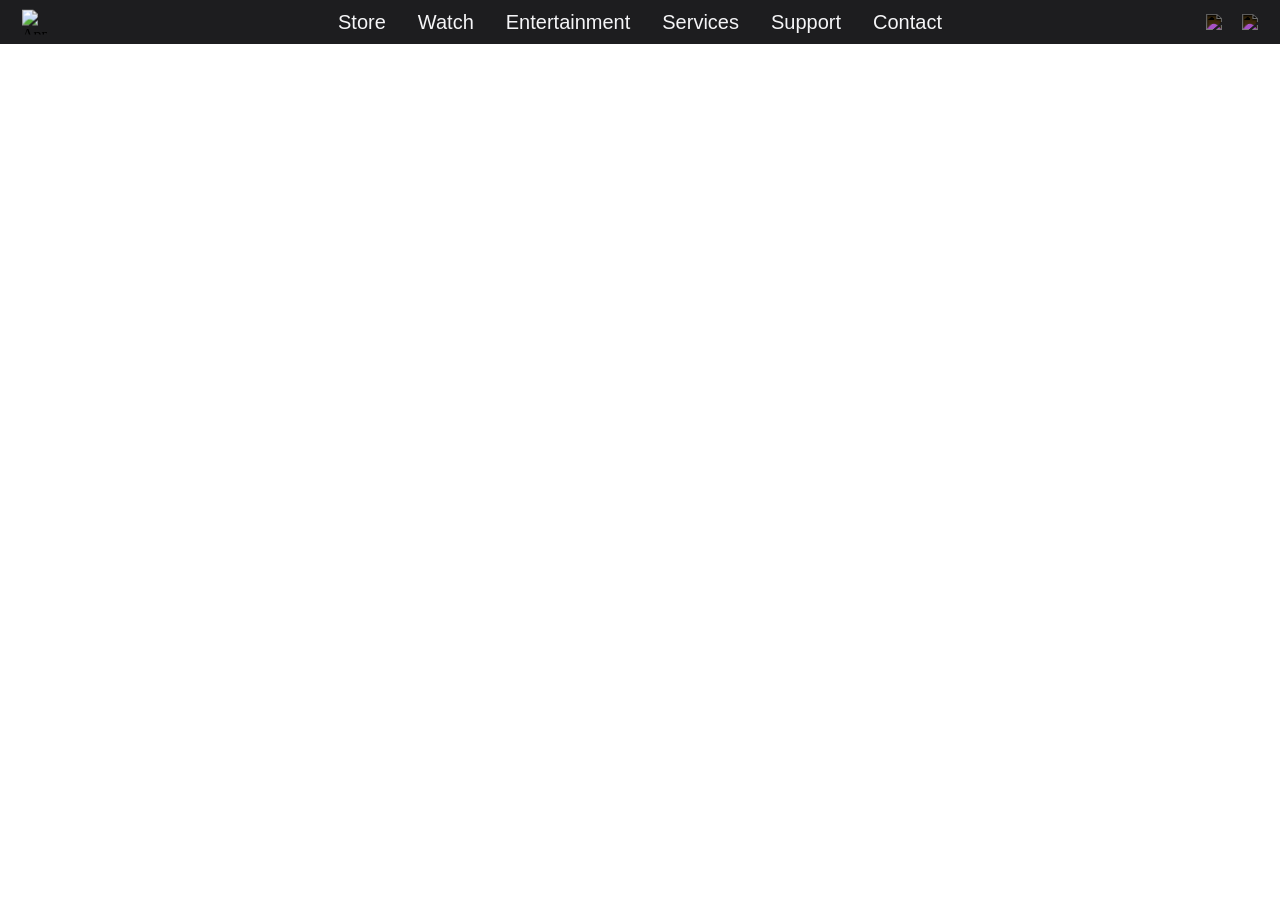
==== nav.html @ 89a0f4a9 "Add files via upload" ====
<!DOCTYPE html>
<html lang="en">
<head>
    <meta charset="UTF-8">
    <meta name="viewport" content="width=device-width, initial-scale=1.0">
    <title>Navigation</title>
    <link rel="stylesheet" href="nav.css">
</head>
<body>
    
       <header>
        <nav>
            <img src="./download.jpg" alt="Apple Logo" class="logo">
            <a href="store.html">Store</a>    
            <a href="watch.html">Watch</a>
            <a href="entertainment.html">Entertainment</a>
            <a href="services.html">Services</a>
            <a href="support.html">Support</a>
            <a href="contact.html">Contact</a>
            <div class="icons">
            <a href="search.html"> <img src="./searchicon.png" alt="search"></a>
            <a href="cart.html"> <img src="./carticon.png" alt="cart"></a>

           
            </div>
            
        </nav>
        </header>

       
    
</body>
</html>
---- nav.css ----
*{
  margin:0;
  padding:0;
  box-sizing:border-box;
}

header{
  background:#1d1d1f;
}

nav{
  background:#1d1d1f;
  height:44px;
  display:flex;
  align-items:center;
  justify-content:center; 
  gap:32px;
  position:relative;
  padding:0 22px;
}

nav > img{
  position:absolute;
  left:22px;
  top:50%;
  transform:translateY(-50%);
  width: 25px;
  height:25px;
  cursor:pointer;
}


nav > a{
  color:#f5f5f7;
  text-decoration:none;
  font-size:20px;
  font-weight:40px;
    font-family:sans-serif;
  white-space:nowrap;
}


nav > a:hover{
  color: #4f4fb3;
}


div.icons{
  position:absolute;
  right:22px;
  top:50%;
  transform:translateY(-50%);
  display:flex;
  align-items:center;
  gap:20px;
}

div.icons a{
  display:flex;
  align-items:center;
}

div.icons img{
  width:16px;
  height:16px;
  display:block;
  filter:invert(1); 
  opacity:1;
}

div.icons img:hover{
 background-color: rgb(135, 11, 184);
}
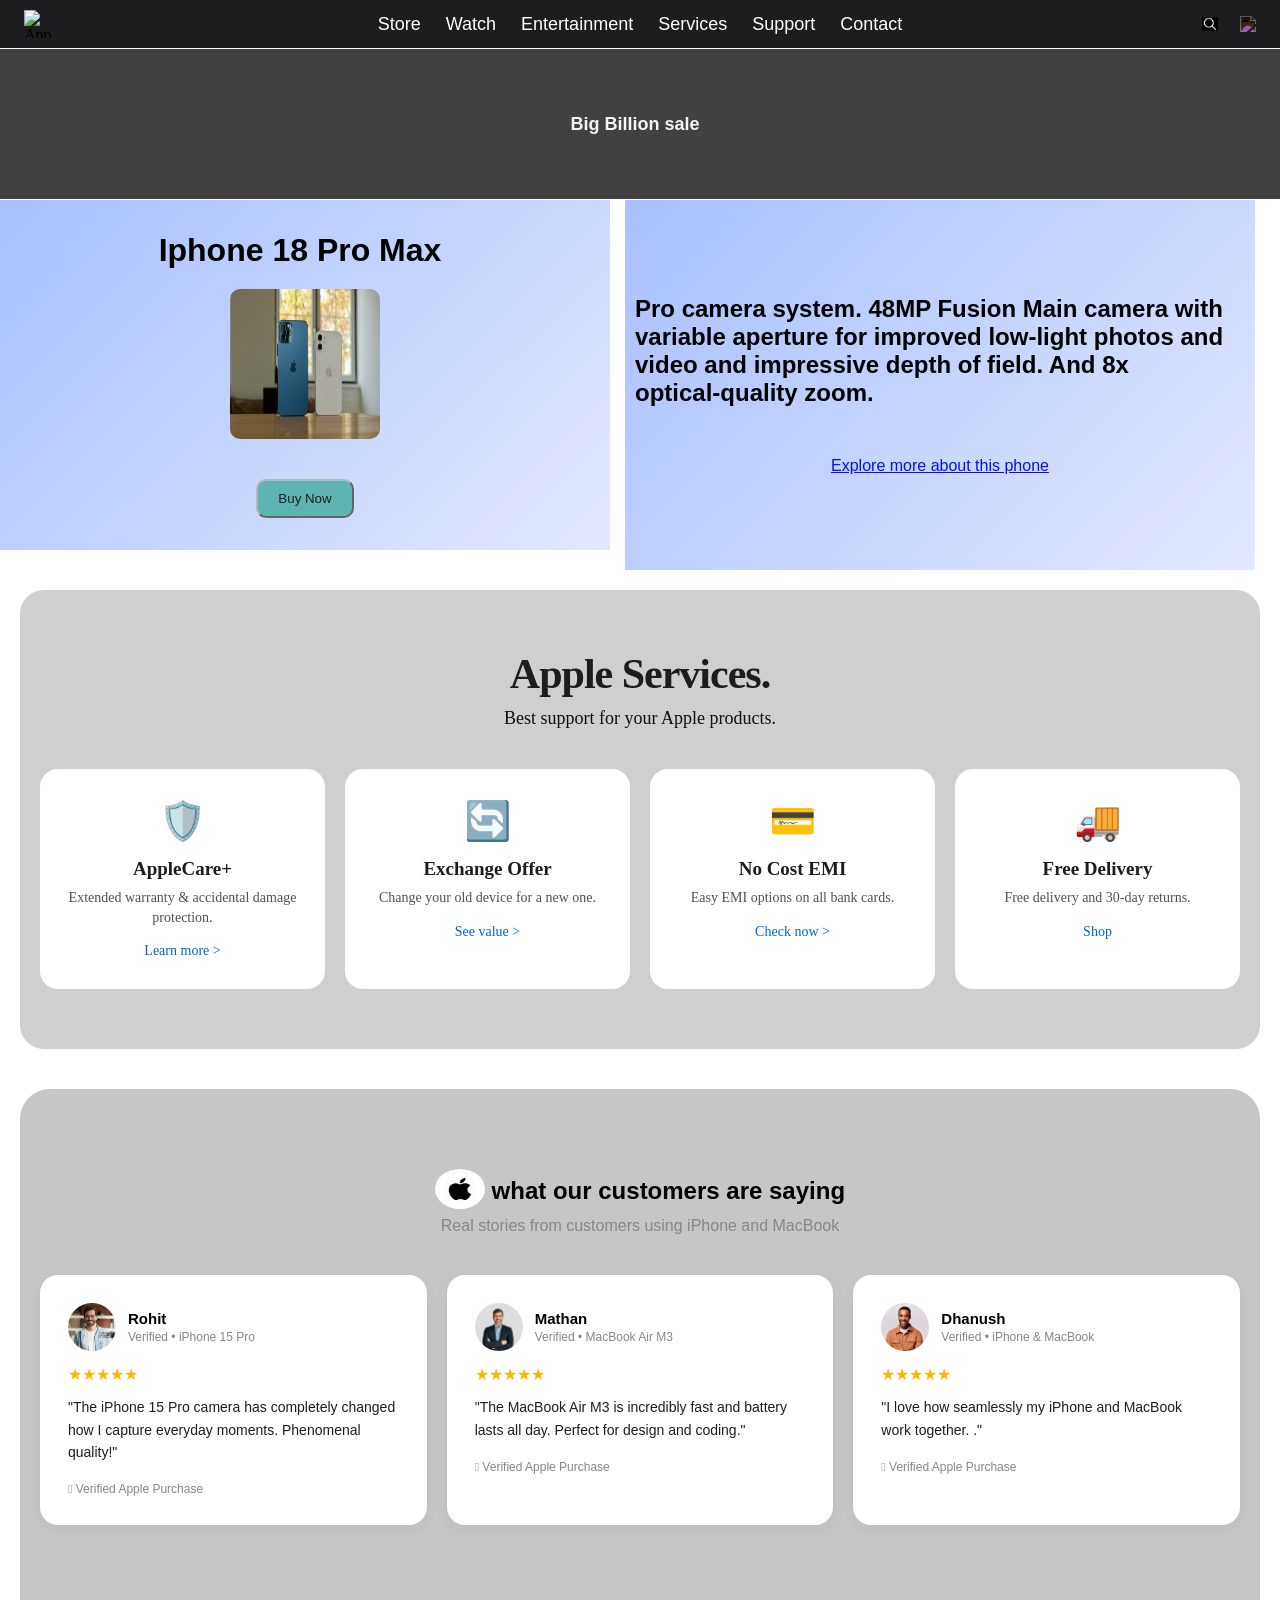
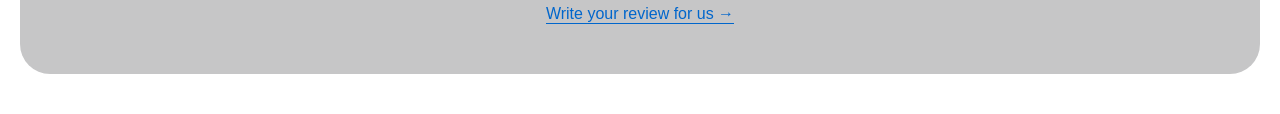
==== commit f7c6c995: "Add files via upload" ====
--- a/nav.html
+++ b/nav.html
@@ -10,7 +10,7 @@
     
        <header>
         <nav>
-            <img src="./download.jpg" alt="Apple Logo" class="logo">
+            <img src="./download.jpg" alt="AppleLogo" class="logo">
             <a href="store.html">Store</a>    
             <a href="watch.html">Watch</a>
             <a href="entertainment.html">Entertainment</a>
@@ -18,16 +18,92 @@
             <a href="support.html">Support</a>
             <a href="contact.html">Contact</a>
             <div class="icons">
-            <a href="search.html"> <img src="./searchicon.png" alt="search"></a>
-            <a href="cart.html"> <img src="./carticon.png" alt="cart"></a>
+            <a href="search.html"> <img src="./searchicon.png" alt="search" class="ic"></a>
+            <a href="cart.html"> <img src="./carticon.png" alt="cart" class="ic"></a>
 
+            </div>
            
-            </div>
             
         </nav>
         </header>
+         <banner class="ban">
+              <div class="parent">
+               <div class="top"><h1>Big Billion sale</h1></div>
+               <div class="bottom">
+               <div class="child">
+                <h1>Iphone 18 Pro Max</h1>
+    
+                <img src="./iphone.jpg" alt="iphone" class="img">
+                 <button id="buy-now">Buy Now</button>
+                
+            </div>
+               <div class="child" id="child2">
+               
+                <h2>Pro camera system. 48MP Fusion Main camera with variable aperture for improved low-light photos and video and impressive depth of field. And 8x optical‑quality zoom.</h2>
+               <a href="">Explore more about this phone</a>
+            </div>
+               </div>
+               </div>
+            </banner>
 
        
+       <section class="services">   
+  <h2>Apple Services.</h2>
+  <p class="sub">Best support for your Apple products.</p>
+
+  <div class="grid">
+    <div class="card">
+      <div class="icon">🛡️</div>
+      <h3>AppleCare+</h3>
+      <p>Extended warranty & accidental damage protection.</p>
+      <a href="#">Learn more ></a>
+    </div>
+    <div class="card">
+      <div class="icon">🔄</div>
+      <h3>Exchange Offer</h3>
+      <p>Change your old device for a new one.</p>
+      <a href="#">See value ></a>
+    </div>
+    <div class="card">
+      <div class="icon">💳</div>
+      <h3>No Cost EMI</h3>
+      <p>Easy EMI options on all bank cards.</p>
+      <a href="#">Check now ></a>
+    </div>
+    <div class="card">
+      <div class="icon">🚚</div>
+      <h3>Free Delivery</h3>
+      <p>Free delivery and 30-day returns.</p>
+      <a href="#">Shop </a>
+    </div>
+  </div>
+</section>
+<section class="testimonial">
+  <h2 class="applelogo"> <img src="./applelogo.jpg" alt="applelogo" style="width: 50px;height: 40px;"> what our customers are saying</h2>
+  <p>Real stories from customers using iPhone and MacBook</p>
+
+  <div class="t-grid">
+    <div class="t-card">
+      <div class="user"><img src="./peerson1.jpg"><div><b>Rohit</b><span>Verified • iPhone 15 Pro</span></div></div>
+      <div class="stars">★★★★★</div>
+      <p>"The iPhone 15 Pro camera has completely changed how I capture everyday moments. Phenomenal quality!"</p>
+      <span class="verify"> Verified Apple Purchase</span>
+    </div>
+    <div class="t-card">
+      <div class="user"><img src="./person2.jpg"><div><b>Mathan</b><span>Verified • MacBook Air M3</span></div></div>
+      <div class="stars">★★★★★</div>
+      <p>"The MacBook Air M3 is incredibly fast and battery lasts all day. Perfect for design and coding."</p>
+      <span class="verify"> Verified Apple Purchase</span>
+    </div>
+    <div class="t-card">
+      <div class="user"><img src="person3.jpg"><div><b>Dhanush</b><span>Verified • iPhone & MacBook</span></div></div>
+      <div class="stars">★★★★★</div>
+      <p>"I love how seamlessly my iPhone and MacBook work together. ."</p>
+      <span class="verify"> Verified Apple Purchase</span>
+    </div>
+  </div>
+  <a class="more" href="#">Write your review for us →</a>
+</section>
     
 </body>
 </html>
--- a/nav.css
+++ b/nav.css
@@ -3,73 +3,378 @@
 *{
   margin:0;
   padding:0;
-  box-sizing:border-box;
-}
-
-header{
-  background:#1d1d1f;
-}
-
-nav{
-  background:#1d1d1f;
-  height:44px;
+ 
+}
+
+
+nav {
+  position: relative;
+  display: flex;
+  align-items: center;
+  justify-content: center;
+  gap: 25px;
+  width: 100%;
+  min-height: 48px;
+  padding: 0 90px;
+  box-sizing: border-box;
+  background: #1d1d1f;
+}
+
+nav > .logo {
+  position: absolute;
+  left: 24px;
+  width: 28px;
+  height: 28px;
+  cursor: pointer;
+}
+
+nav > a {
+  display: flex;
+  align-items: center;
+  min-height: 48px;
+  margin: 0;
+  padding: 0;
+   color: #ffffff;
+  font-family: sans-serif;
+  font-size: large;
+  font-weight: 100;
+ text-decoration: none;
+  white-space: nowrap;
+  transition: color 160ms ease;
+}
+
+nav > a:hover,
+nav > a:focus-visible {
+   text-decoration: underline;
+     color: #1616cc;
+}
+
+
+nav .icons {
+  position: absolute;
+  right: 24px;
+  display: flex;
+  align-items: center;
+  gap: 22px;
+}
+
+nav .icons a {
+  display: flex;
+  align-items: center;
+  margin: 0;
+  padding: 0;
+}
+
+nav .icons img {
+  display: block;
+  width: 16px;
+  height: 16px;
+  object-fit: contain;
+  filter: invert(1);
+}
+
+div,.ic:hover{
+  opacity: 3;
+  
+}
+
+@media (max-width: 760px) {
+  nav {
+    min-height: 88px;
+    flex-wrap: wrap;
+    gap: 0 16px;
+    padding: 48px 16px 8px;
+  }
+
+  nav > .logo {
+    top: 12px;
+    left: 16px;
+  }
+
+  nav > a {
+    min-height: 32px;
+    font-size: 12px;
+  }
+
+  nav .icons {
+    top: 16px;
+    right: 16px;
+  }
+}
+
+/* .parent
+{
+  height: 250px;
+  width: 100%;
+  display: flex;
+  flex-direction: column;
+  padding: 20px;
+  background: hsl(0, 53%, 45%);
+
+} */
+
+.top
+{margin-top: 1px;
+  background-color: #414144;
+  height: 150px;
+  width: 100%;
+  display: flex;
+  align-items: center;
+  justify-content: center;
+}
+.top h1
+{
+  color: #f5f5f7;
+  font-family: sans-serif;
+  font-weight: 40px;
+  font-size: large;
+  margin-right: 10px;
+  animation-direction: normal;
+}
+
+.bottom
+{
+  display: flex;
+  gap: 0;
+}
+
+.child
+{
+   display: flex;
+   flex-direction: column;
+ background: linear-gradient(135deg, #a8c0ff 0%, #e2e8ff 100%);
+  height: 350px;
+  width: 55%;
+  margin-top: 1px;
+  margin-right: 15px;
+  display: flex;
+  gap:0;
+  align-items: center;
+  justify-content: center;
+  color: #f5f5f7;
+
+}
+.marquee-text h2{
+  font-size:16px;
+  font-weight:400;
+  letter-spacing:1px;
+  animation: scrollText 12s linear infinite;
+  padding-left:100%; 
+}
+
+
+.bottom ,h1
+{
+  display: flex;
+ text-align:start ;
+  color: #000000;
+  font-family: sans-serif;
+  font-weight: 30px;
+  margin-right: 10px;
+}
+#child2
+{
+  color:#000000;
+  padding: 10px;
+  
+}
+  
+#buy-now{
+  background-color: #5db4b0;
+  color: hwb(240 12% 87%);
+  font-family: sans-serif;
+  font-weight: 30px;
+  border-color: #b6b6bd;
+  border-radius: 10px;
+  box-shadow: #8484d6;
+  padding: 10px 20px;
+  cursor: pointer;
+  margin-top: 40px;
+  
+}
+ #buy-now:hover{
+  background-color: #07a8a0;
+ }
+
+ #buy-now:active
+ {
+  transform-box: view-box;
+ }
+  a
+ {
+color: #0413eb;
+  padding-top: 50px;
+ }
+  
+
+.child{
+  animation: slideUp 0.8s ease;
+}
+.child{
+  transition: transform 0.3s ease;
+}
+
+
+.child:hover{
+  transform: scale(1.02);
+}
+.bottom .child:nth-child(1){
+  animation-delay: 0.1s;
+}
+.bottom .child:nth-child(2){
+  animation-delay: 0.3s;
+}
+ .child img
+ {
+  display: flex;
+  justify-content: center;
+  height: 150px;
+  width: 150px;
+  margin-top: 20px;
+  color: #f5f5f7;
+  font-family: sans-serif;
+  font-weight: 30px;
+  background-repeat: no-repeat;
+  background-color: #4e4e4e;
+  border-color: #b6b6bd;
+  border-radius: 10px;
+  box-shadow: #9999cc;
+  transition: 0.2s;
+ }
+
+  .img:active{
+    height: 150px;
+  width: 150px;
+  transform: scale(1.7);
+  }
+ 
+ .child h1:hover{
+  transform: scale3d(0.6);
+}
+
+.services
+ {
+  max-width: 1200px;
+  margin: 20px auto;
+  padding: 60px 20px;
+  background: #cfcfd1;
+  border-radius: 24px;
+  text-align: center;
+}
+.services h2 
+{ 
+  font-size: 42px;
+   font-weight: 700; 
+   color: #1d1d1f;
+    letter-spacing: -1px; 
+  }
+.services .sub 
+{ font-size: 18px; 
+  color: #0f0f0f;
+   margin: 10px 0 40px; 
+  }
+
+.grid {
+  display: grid;
+  grid-template-columns: repeat(4, 1fr);
+  gap: 20px;
+}
+.card {
+  background: #fff;
+  border-radius: 18px;
+  padding: 30px 20px;
+  transition: 0.3s;
+}
+.card:hover
+ { transform: translateY(-6px);
+   box-shadow: 0 10px 30px rgba(0,0,0,0.08);
+   }
+.card .icon 
+{ font-size: 38px; 
+  margin-bottom: 15px; 
+}
+.card h3
+ { font-size: 19px;
+   margin-bottom:  8px; 
+ 
+  color: #1d1d1f;
+ }
+.card p 
+{ font-size: 14px;
+  color: #515154;
+   line-height: 1.4;
+    margin-bottom: 14px;
+   }
+.card a 
+{ 
+  color: #06c;
+   text-decoration: none;
+    font-size: 14px;
+   }
+
+   .testimonial
+   {
+    max-width:1200px;
+    margin:40px auto;
+    padding:50px 20px;
+    background:#c6c6c7;
+    border-radius:30px;
+    text-align:center;
+    font-family:-apple-system,sans-serif
+  }
+.applelogo  img
+{
+ margin-top:30px;
+ border-radius:50%;
+  
+ 
+}
+
+.testimonial h2 img
+{
+  font-size:38px;
+  font-weight:700;
+  letter-spacing:-1px;
+  margin-bottom:-10px;
+}
+.testimonial>p
+{
+  color:#86868b;
+  margin:12px 0 40px
+}
+.t-grid{display:grid;
+  grid-template-columns:repeat(auto-fit,minmax(280px,1fr));
+  gap:20px;
+  text-align:left
+}
+.t-card
+{background:#fff;
+  padding:28px;
+  border-radius:18px;
+  box-shadow:0 4px 16px rgba(0,0,0,.05
+  )}
+.user
+{
   display:flex;
   align-items:center;
-  justify-content:center; 
-  gap:32px;
-  position:relative;
-  padding:0 22px;
-}
-
-nav > img{
-  position:absolute;
-  left:22px;
-  top:50%;
-  transform:translateY(-50%);
-  width: 25px;
-  height:25px;
-  cursor:pointer;
-}
-
-
-nav > a{
-  color:#f5f5f7;
-  text-decoration:none;
-  font-size:20px;
-  font-weight:40px;
-    font-family:sans-serif;
-  white-space:nowrap;
-}
-
-
-nav > a:hover{
-  color: #4f4fb3;
-}
-
-
-div.icons{
-  position:absolute;
-  right:22px;
-  top:50%;
-  transform:translateY(-50%);
-  display:flex;
-  align-items:center;
-  gap:20px;
-}
-
-div.icons a{
-  display:flex;
-  align-items:center;
-}
-
-div.icons img{
-  width:16px;
-  height:16px;
-  display:block;
-  filter:invert(1); 
-  opacity:1;
-}
-
-div.icons img:hover{
- background-color: rgb(135, 11, 184);
-}+  gap:12px;
+  margin-bottom:14px
+}
+.user img
+{
+  width:48px;
+  height:48px;
+  border-radius:50%;
+  object-fit:cover
+}
+
+.user img:hover
+{
+  transform:scale(2.1);
+  transition:transform .4s
+}
+.user b{display:block;font-size:15px}.user span{font-size:12px;color:#86868b}
+.stars{color:#ffb400;margin-bottom:12px}
+.t-card p{font-size:14px;line-height:1.6;color:#1d1d1f;margin-bottom:16px}
+.verify{font-size:12px;color:#86868b}
+.more{display:inline-block;margin-top:30px;color:#06c;text-decoration:none;border-bottom:1px solid #06c}
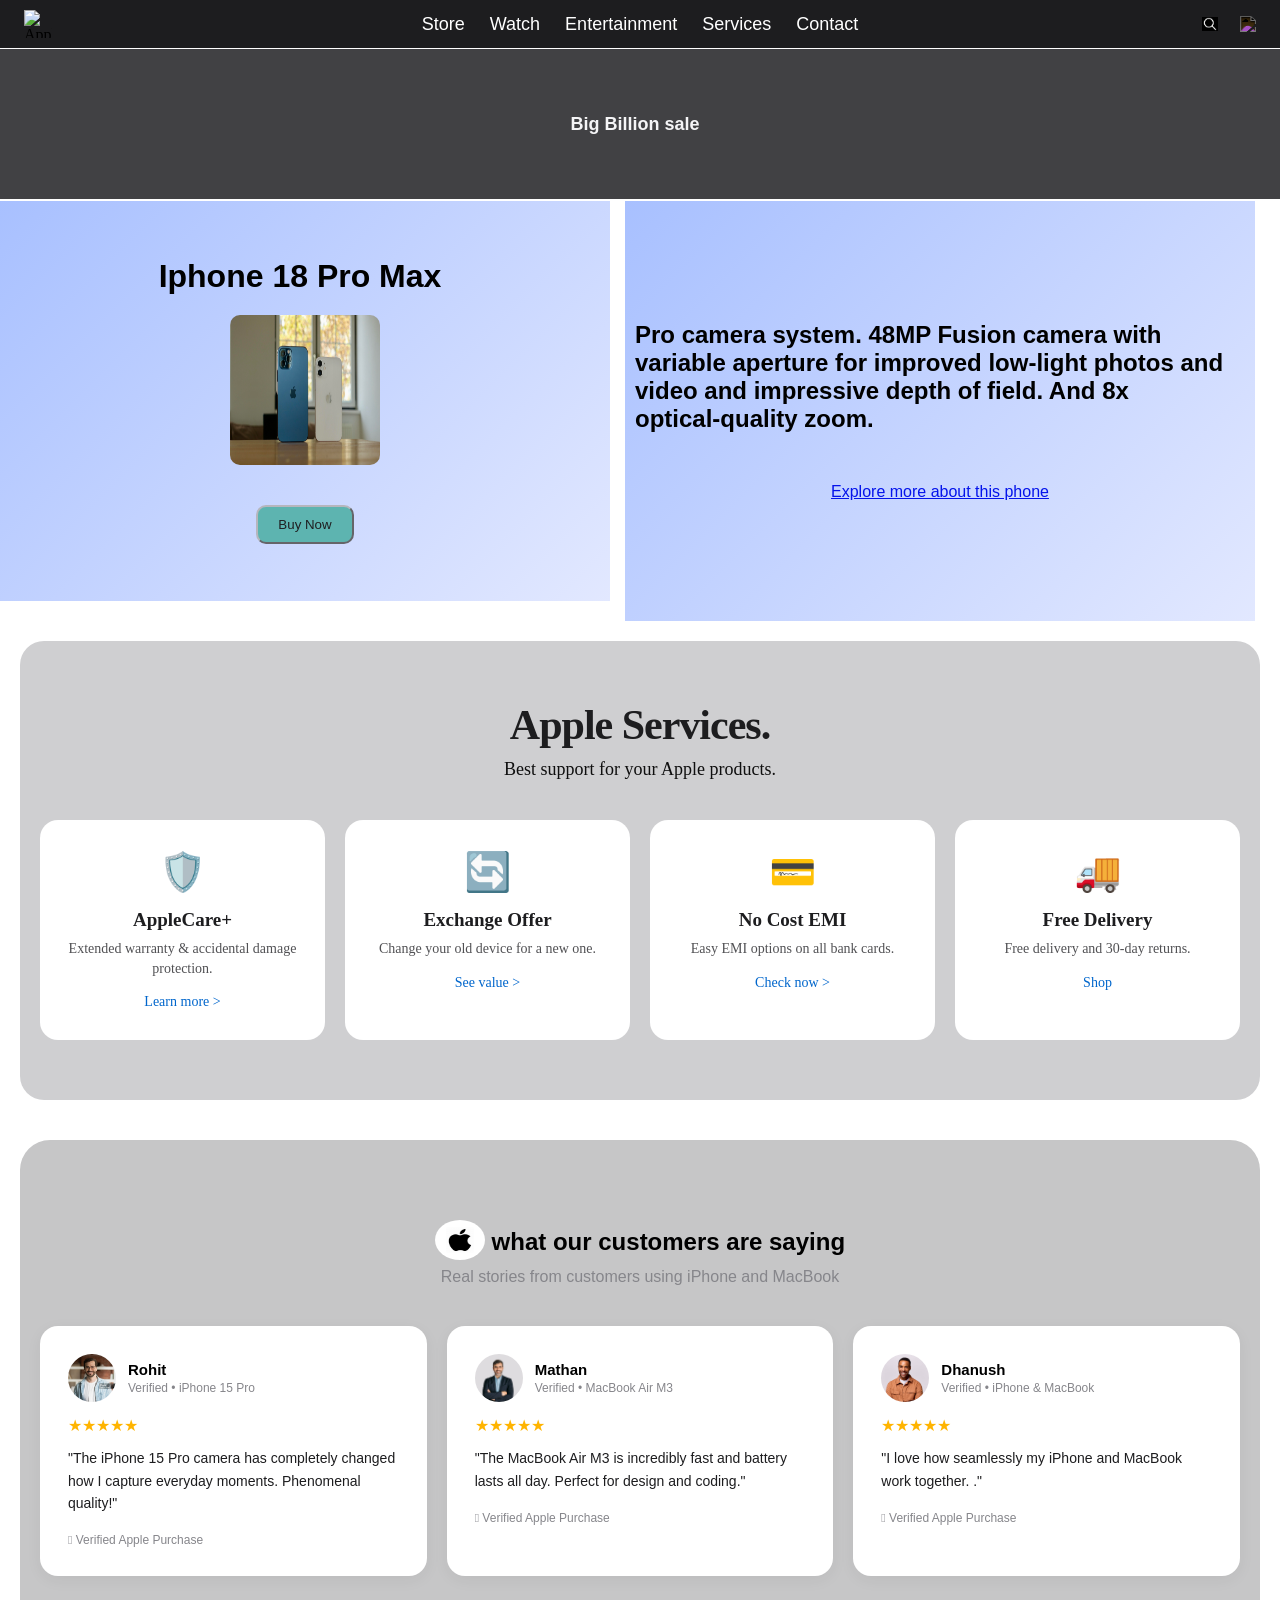
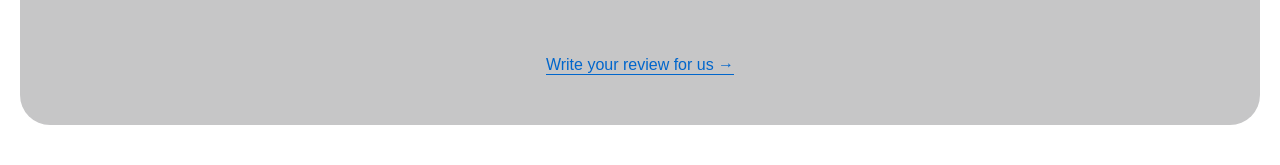
==== commit f60dc42a: "Add files via upload" ====
--- a/nav.html
+++ b/nav.html
@@ -14,8 +14,27 @@
             <a href="store.html">Store</a>    
             <a href="watch.html">Watch</a>
             <a href="entertainment.html">Entertainment</a>
-            <a href="services.html">Services</a>
-            <a href="support.html">Support</a>
+            <div class="support-wrap">
+  <a href="#serviceBox">Services</a>
+  <div id="serviceBox" class="support-box">
+    <a href="#" class="close-btn">✕</a>
+    <h3>Apple Services</h3>
+    <form>
+      <select required>
+        <option value="">Select Service</option>
+        <option>AppleCare+</option>
+        <option>Exchange Offer</option>
+        <option>No Cost EMI</option>
+        <option>Free Delivery</option>
+      </select>
+      <input type="text" placeholder="Device Model" required>
+      <input type="email" placeholder="Email" required>
+      <textarea rows="3" placeholder="What do you need help with?" required></textarea>
+      <button type="submit">Check Service</button>
+    </form>
+  </div>
+</div>
+            
             <a href="contact.html">Contact</a>
             <div class="icons">
             <a href="search.html"> <img src="./searchicon.png" alt="search" class="ic"></a>
@@ -39,7 +58,7 @@
             </div>
                <div class="child" id="child2">
                
-                <h2>Pro camera system. 48MP Fusion Main camera with variable aperture for improved low-light photos and video and impressive depth of field. And 8x optical‑quality zoom.</h2>
+                <h2>Pro camera system. 48MP Fusion camera with variable aperture for improved low-light photos and video and impressive depth of field. And 8x optical‑quality zoom.</h2>
                <a href="">Explore more about this phone</a>
             </div>
                </div>
--- a/nav.css
+++ b/nav.css
@@ -5,6 +5,9 @@
   padding:0;
  
 }
+
+
+
 
 
 nav {
@@ -43,6 +46,11 @@
   transition: color 160ms ease;
 }
 
+.support-wrap > a:hover,
+.support-wrap > a:focus-visible {
+   text-decoration: underline;
+     color: #1616cc;
+}
 nav > a:hover,
 nav > a:focus-visible {
    text-decoration: underline;
@@ -112,6 +120,101 @@
   background: hsl(0, 53%, 45%);
 
 } */
+ 
+.support-wrap {
+  position: relative;
+  display: inline-block;
+}
+.support-wrap a
+{
+  color: #ffffff;
+  font-family: sans-serif;
+  font-size: large;
+  font-weight: 100;
+ text-decoration: none;
+}
+
+
+#serviceBox {
+  display: none;
+  position: absolute;
+  top: 38px;
+  left: 50%;
+  transform: translateX(-50%);
+  width: 340px;
+  background: #fff;
+  padding: 22px;
+  border-radius: 14px;
+  box-shadow: 0 12px 35px rgba(0,0,0,0.18);
+  z-index: 999;
+}
+
+#serviceBox:target {
+  display: block;
+}
+
+#serviceBox h3 {
+  color: #000;
+  text-align: center;
+  font-size: 18px;
+  margin-bottom: 14px;
+}
+
+#serviceBox input,
+#serviceBox select,
+#serviceBox textarea {
+  width: 90%;
+  padding: 11px 12px;
+  margin-bottom: 12px;
+  border: 1px solid #d2d2d7;
+  border-radius: 10px;
+  font-size: 14px;
+  background: #f5f5f7;
+  outline: none;
+}
+
+#serviceBox input:focus,
+#serviceBox select:focus,
+#serviceBox textarea:focus {
+  border-color: #0071e3;
+  background: #fff;
+}
+
+#serviceBox button {
+  width: 100%;
+  padding: 12px;
+  background: #000;
+  color: #fff;
+  border: none;
+  border-radius: 10px;
+  font-size: 15px;
+  cursor: pointer;
+}
+
+#serviceBox button:hover {
+  background: #333;
+}
+
+#serviceBox .close-btn {
+  position: absolute;
+  top: 10px;
+  right: 14px;
+  text-decoration: none;
+  color: #000 ;
+  font-size: 25px;
+}
+
+
+@media (max-width: 768px) {
+  #serviceBox {
+    position: fixed;
+    top: 50%;
+    left: 50%;
+    transform: translate(-50%, -50%);
+    width: 90%;
+    max-width: 360px;
+  }
+}
 
 .top
 {margin-top: 1px;
@@ -142,10 +245,11 @@
 {
    display: flex;
    flex-direction: column;
- background: linear-gradient(135deg, #a8c0ff 0%, #e2e8ff 100%);
-  height: 350px;
+   max-width: 1200px;
+ background: linear-gradient(135deg, #a8c0ff , #e2e8ff 100%);
+  height: 400px;
   width: 55%;
-  margin-top: 1px;
+  margin-top: 2px;
   margin-right: 15px;
   display: flex;
   gap:0;
@@ -177,6 +281,16 @@
   color:#000000;
   padding: 10px;
   
+}
+
+  @media (max-width: 460px) {
+  .child a{
+   height: 190px;
+    display:grid;
+    grid-template-columns: repeat(1, 1fr);
+    text-overflow: hidden;
+    
+  }
 }
   
 #buy-now{
@@ -329,7 +443,35 @@
   
  
 }
-
+@media (max-width: 1024px) {
+  .ban .bottom { padding: 20px; }
+  .ban .child h1 { font-size: 28px; }
+  .services .grid { grid-template-columns: repeat(2, 1fr); }
+  .t-grid { grid-template-columns: repeat(2, 1fr); }
+}
+
+
+@media (max-width: 768px) {
+  .menu-btn { display: block; }
+  .nav-links {
+    display: none;
+    position: absolute;
+    top: 100%;
+    left: 0;
+    width: 100%;
+    background: #000;
+    flex-direction: column;
+    padding: 20px;
+    z-index: 100;
+  }
+  #menu-toggle:checked ~ .nav-links
+   { 
+    display: flex;
+   }
+  .nav-links a 
+  { padding: 12px 0; 
+    border-bottom: 1px solid #2b2b2b;
+   }}
 .testimonial h2 img
 {
   font-size:38px;
@@ -373,8 +515,22 @@
   transform:scale(2.1);
   transition:transform .4s
 }
-.user b{display:block;font-size:15px}.user span{font-size:12px;color:#86868b}
-.stars{color:#ffb400;margin-bottom:12px}
-.t-card p{font-size:14px;line-height:1.6;color:#1d1d1f;margin-bottom:16px}
-.verify{font-size:12px;color:#86868b}
-.more{display:inline-block;margin-top:30px;color:#06c;text-decoration:none;border-bottom:1px solid #06c}+.user b{display:block;
+  font-size:15px}
+.user span
+{font-size:12px;
+  color:#86868b}
+.stars
+{color:#ffb400;
+  margin-bottom:12px}
+.t-card p{font-size:14px;
+  line-height:1.6;
+  color
+  :#1d1d1f;
+  margin-bottom:16px}
+.verify{font-size:12px;
+  color:#86868b}
+.more
+{display:inline-block;margin-top:30px;
+  color:#06c;text-decoration:none;
+  border-bottom:1px solid #06c}
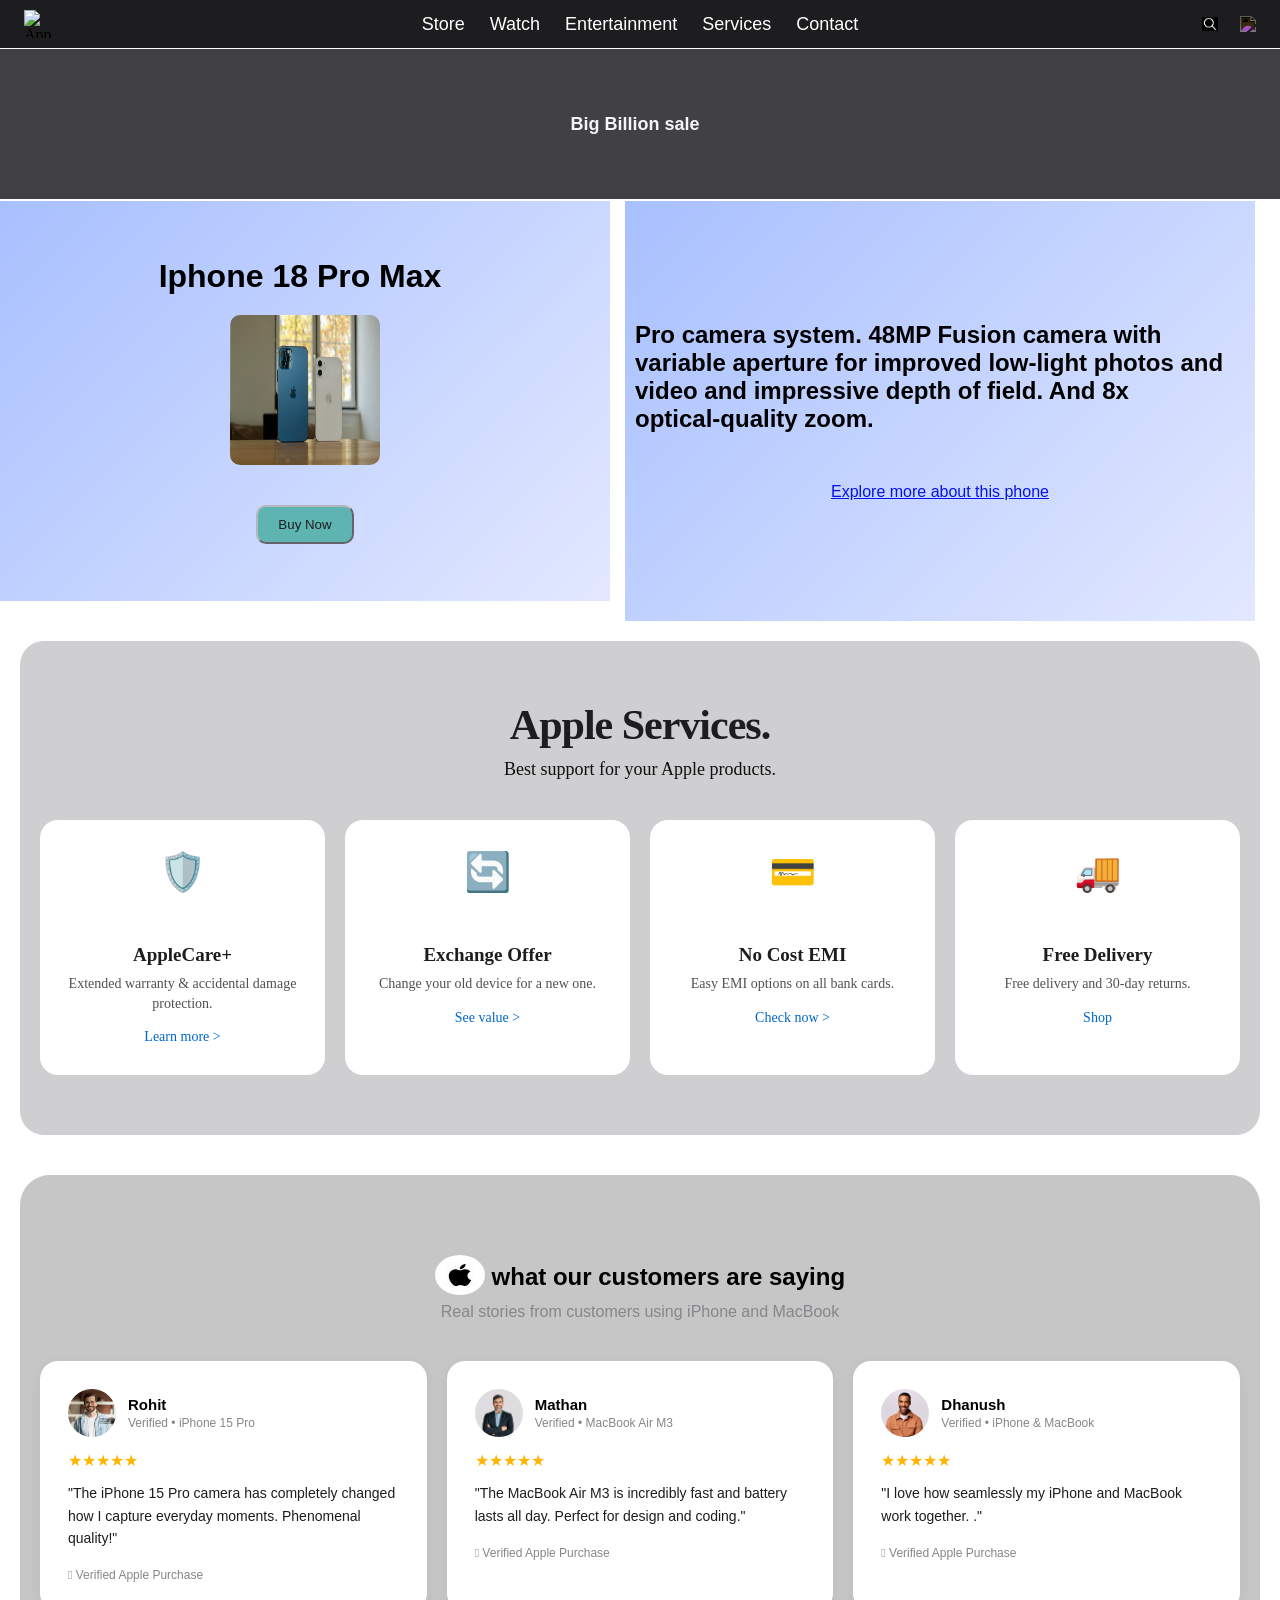
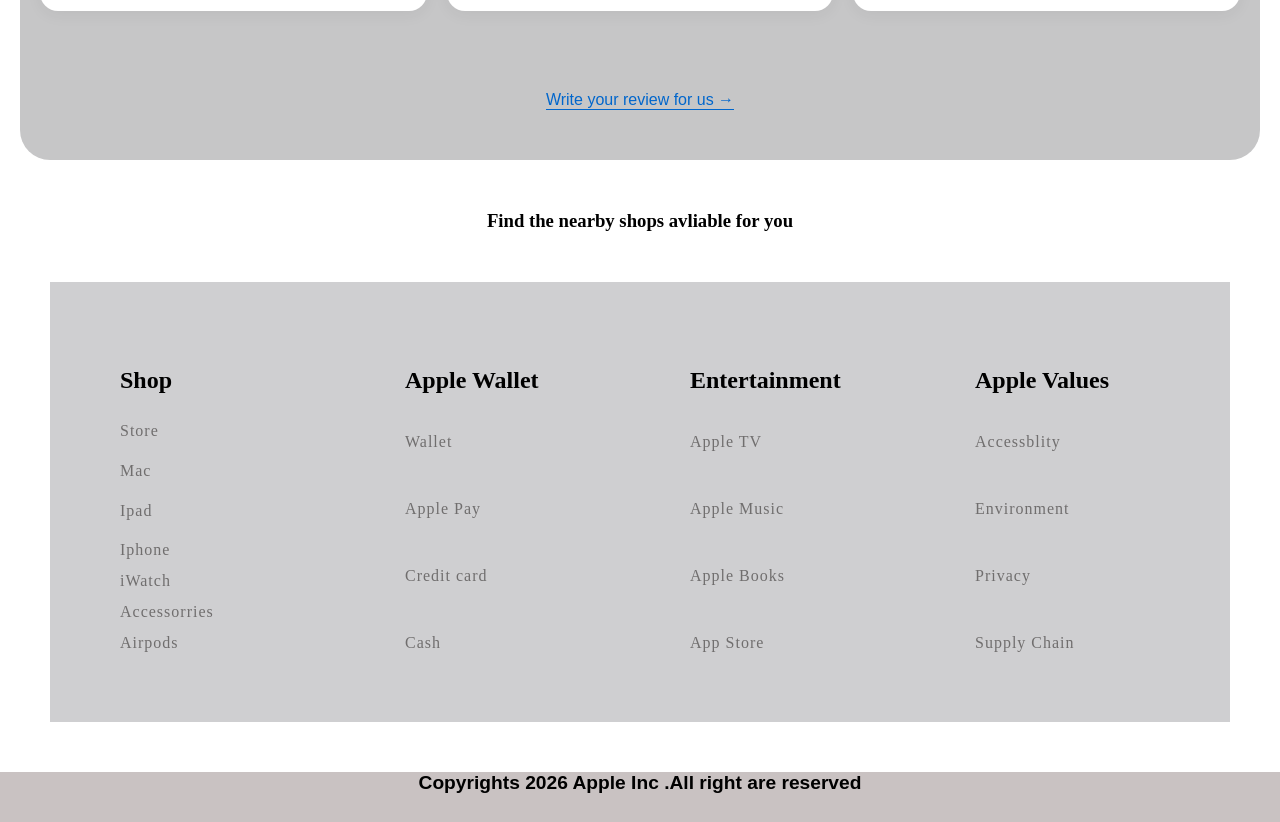
==== commit 61c79f52: "Add files via upload" ====
--- a/nav.html
+++ b/nav.html
@@ -123,6 +123,47 @@
   </div>
   <a class="more" href="#">Write your review for us →</a>
 </section>
+   <h3>Find the nearby shops avliable for you</h3>
+    
+    <footer class="main-footer">
+      
+    <div class="main-div">
+        <h2>Shop</h2>
+    <a href="#Wallet">Store</a>
+    <a href="">Mac</a>
+    <a href="">Ipad</a>
+    <a href="">Iphone</a>
+    <a href="">iWatch</a>
+    <a href="">Accessorries</a>
+    <a href="">Airpods</a>
+    </div>
+    <div class="main-div">
+    <h2>Apple Wallet</h2>
+    <a href="#Wallet">Wallet</a>
+    <a href="">Apple Pay</a>
+    <a href="">Credit card</a>
+    <a href="">Cash</a>
+    </div>
+    <div class="main-div">
+    <h2>Entertainment</h2>
+    <a href="">Apple TV</a>
+    <a href="">Apple Music</a>
+    <a href="">Apple Books</a>
+    <a href="">App Store</a>
+    </div>
+    <div class="main-div">
+        <h2>Apple Values</h2>
+        <a href="">Accessblity</a>
+        <a href="">Environment</a>
+        <a href="">Privacy</a>
+        <a href="">Supply Chain</a>
+    </div>
+    
+    </footer>
+    <div class="last">
+      <h4>Copyrights 2026 Apple Inc .All right are reserved</h4>
+      
+    </div>
     
 </body>
 </html>
--- a/nav.css
+++ b/nav.css
@@ -283,13 +283,48 @@
   
 }
 
-  @media (max-width: 460px) {
-  .child a{
-   height: 190px;
-    display:grid;
-    grid-template-columns: repeat(1, 1fr);
-    text-overflow: hidden;
-    
+  @media screen and (max-width: 768px) {
+  .top h1 {
+    font-size: 28px;
+  }
+  .bottom {
+    flex-direction: column;
+  }
+  .child {
+    width: 100%;
+  }
+  #child2 h2 {
+    font-size: 16px;
+    padding: 0 15px;
+  }
+  .child .img {
+    max-width: 300px;
+  }
+}
+
+
+@media screen and (max-width: 480px) {
+  .parent {
+    padding: 10px;
+  }
+  .top h1 {
+    font-size: 22px;
+    text-align: center
+  }
+  .child h1 {
+    font-size: 20px;
+  }
+  #child2 h2 {
+    font-size: 14px;
+    line-height: 1.4;
+  }
+  #buy-now {
+    width: 90%;
+    padding: 10px;
+    font-size: 16px;
+  }
+  .child .img {
+    max-width: 250px;
   }
 }
   
@@ -490,7 +525,8 @@
   text-align:left
 }
 .t-card
-{background:#fff;
+{
+  background:#fff;
   padding:28px;
   border-radius:18px;
   box-shadow:0 4px 16px rgba(0,0,0,.05
@@ -533,4 +569,95 @@
 .more
 {display:inline-block;margin-top:30px;
   color:#06c;text-decoration:none;
-  border-bottom:1px solid #06c}+  border-bottom:1px solid #06c}
+
+
+
+  /* footer section */
+ 
+.main-footer
+{
+   
+    display: flex;
+    justify-content: center;
+    align-content: center;
+    margin: 50px;
+    padding: 20px;
+    position: relative;
+   background: #cfcfd1;
+}
+ h3{
+    margin-top: 50px;
+    display: flex;
+    align-items: center;
+    justify-content: center;
+}
+
+.main-div
+{
+    display: grid;
+    grid-template-rows: 1fr 1fr 1fr 1fr;
+
+    padding: 20px;
+    margin: 30px;
+    width: 100%;
+    height: 300px;
+   
+   
+    
+}
+.main-div h2{
+    margin: 10px 0px;
+    padding:5px 0px ;
+}
+.main-div a{
+    text-decoration: none;
+    color: #706e6e;
+    cursor: pointer;
+    font-weight: 300;
+    letter-spacing: 1px;
+    padding-top: 13px;
+    
+}
+
+.main-div a:hover
+ { transform: translateY(-6px);
+    color: #615f5f;
+    text-decoration: underline;
+
+   }
+   .last
+   {
+    display: flex;
+    flex-direction: column;
+    align-items: center;
+    font-family: sans-serif;
+    font-size: larger;
+    background: #c9c2c2;
+    height: 50px;
+   }
+   @media screen and (max-width: 768px) {
+  .main-footer {
+    flex-direction: column;
+    padding: 20px;
+  }
+  .main-div {
+    width: 100%;
+    border-bottom: 1px solid #e5e5e5;
+    padding-bottom: 15px;
+  }
+  .main-div h2 {
+    font-size: 18px;
+    margin-bottom: 10px;
+  }
+  .last h4 {
+    font-size: 12px;
+    padding: 0 15px;
+  }
+  h3 {
+    text-align: center;
+    padding: 0 15px;
+    font-size: 20px;
+  }
+}
+
